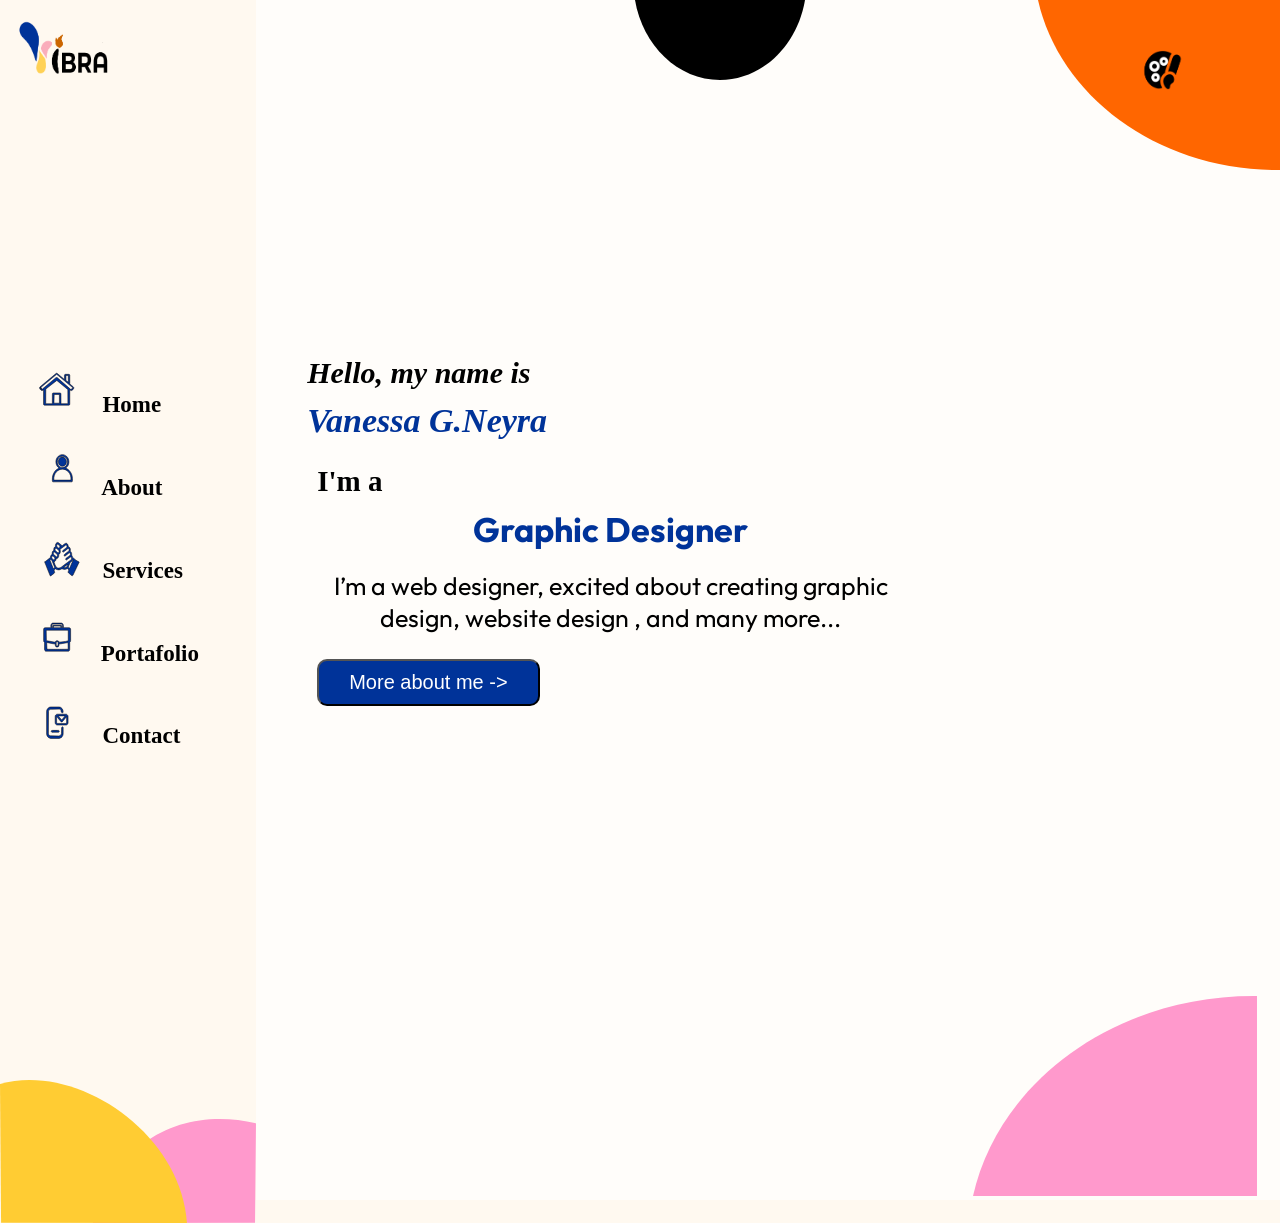
==== index.html @ 25ab1674 "styling the portafolio section_ not done yet" ====
<!DOCTYPE html>
<html lang="en">
<head>
    <meta charset="UTF-8">
    <meta name="viewport" content="width=device-width, initial-scale=1.0">
    <title>Document</title>
    <meta name="description" content=" hjemmesider,websites, logo, video, social media campaigner and content creator">
    <!--cormorant font-family-->
    <link href="https://fonts.googleapis.com/css2?family=Anton&family=Cormorant:ital,wght@0,300..700;1,300..700&family=Dancing+Script:wght@400..700&family=Delius&family=Fraunces:ital,opsz,wght@0,9..144,100..900;1,9..144,100..900&family=Montserrat+Alternates:ital,wght@0,100;0,200;0,300;0,400;0,500;0,600;0,700;0,800;0,900;1,100;1,200;1,300;1,400;1,500;1,600;1,700;1,800;1,900&family=Montserrat:ital,wght@0,100..900;1,100..900&family=Orbitron:wght@400..900&family=Outfit:wght@100..900&family=Playfair+Display:ital,wght@0,400..900;1,400..900&display=swap" rel="stylesheet">
    <script type="module" src="JS/module.js"></script>
   
     <link rel="stylesheet" href="CSS/style.css"> 
</head>
<body >
<header id="header"> 
    <div class="logo_section">
<img src="IMG/vibra_logo@4x.png" alt="" class="logo">
</div>

<nav class="navbar">
  
  
  <!-- Botón del menú hamburguesa -->
  <button class="burger-menu" id="burger-btn" aria-label="Abrir menú">
    <span class="bar"></span>
    <span class="bar"></span>
    <span class="bar"></span>
  </button>
  
  <!-- Enlaces de navegación -->
  <ul class="nav-links" id="nav-links">
    <li  class="li_nav"><img src="IMG/SVG/home.svg"  class="Links_icons" aria-label="home"  ><a href="#" id="home"> Home</a></li>
    <li class="li_nav" ><img src="IMG/SVG/about_me.svg"  class="Links_icons" aria-label="about_me"  ><a href="#" id="about"> About</a></li>
    <li class="li_nav" ><img src="IMG/SVG/services.svg"  class="Links_icons" aria-label="services"  ><a href="#" id="services">   Services</a></li>
    <li  class="li_nav" ><img src="IMG/SVG/portafolio.svg"  class="Links_icons" aria-label="portafolio"  > <a href="#" id="portafolio">  Portafolio</a></li>
    <li class="li_nav" ><img src="IMG/SVG/contact.svg"  class="Links_icons" aria-label="contact us"  ><a href="#" id="contact">  Contact</a></li>
  </ul>   
</nav>

     <!-- pynt_forms-->
 <img src="IMG/SVG/forms/yellow_pink_intersection_image.svg" alt="Pynt forms" id="yellow_pink_form">

</header>



<!--   here you have the other section, apart from header-->


<div id="container">
    <img src="IMG/SVG/forms/half_black_circle.svg" alt="black circle form" class="black_circle">
     <img src="IMG/SVG/forms/orange_circle.svg" alt="orange circle form" class="orange_circle">
      <img src="IMG/SVG/forms/pink_circle.svg" alt="pink circle form" class="pink_circle">


    <section id="container_color">
        <img src="IMG/Artboard 1@4x.png" alt="" class="logo_color">
    </section>

    <section class="indhold"> </section>

    <!-- Sections for the mobile version, which will have display none for the desktop version only-->

   <button id="scrollBtn" class="scroll-btn">
  <img src="IMG/SVG/scrollUPandDownICON.svg" alt="SCROLL BOTTON" id="scrollIcon">
  
</button>



    
     <section id="services">
         <h2> <b> Services </b></p> </h2>
                  <ul id="listServices">
                    <li><b>Web Design</b></li>
                    <li><b>Brand Identitet</b></li>
                     <li><b>E-mail Prototyping</b></li>
                     <li><b>Social Media Content</b></li>
                  </ul>

     </section>




     <section id="portafolio">
       
        <h2 class="text_ontop_carousel"> Portafolio </h2>
        <div class="galery1 ">
            
            <div class="contenedor_image">
                 <div class="text_in_carouselsection">   
                 <h4 class="text_card_carousel"> <a href="#">beskrivelse  </a></h4>
                 </div> 
                <img src="IMG/garn_craft.png" alt="" class="card">
             </div>



             <div class="contenedor_image">
                 <div class="text_in_carouselsection">   
                 <h4 class="text_card_carousel"> <a href="#">beskrivelse  </a></h4> </div> 
               
                <img src="IMG/GLS.png" alt="" class="card">
             </div>



             <div class="contenedor_image">
                 <div class="text_in_carouselsection">   
                 <h4 class="text_card_carousel"> <a href="#">beskrivelse  </a></h4> </div> 
               <img src="IMG/NOVA.png" alt="" class="card">
            </div>


             <div class="contenedor_image">
                 <div class="text_in_carouselsection">   
                 <h4 class="text_card_carousel"> <a href="#">beskrivelse  </a></h4> </div> 
                <img src="IMG/Lady_Balance.png" alt="" class="card">
             </div>


             
           
        </div> 


    </section>
    
    
    
    
    
    
        <section id="contact" ></section>
</div>



</body>

</html>
---- CSS/style.css ----
@charset "UTF-8";
* {
  box-sizing: border-box;
  margin: 0;
  padding: 0;
}

body {
  background-color: #FFF9F0;
  display: grid;
  grid-template-columns: 1fr;
  grid-template-rows: 1fr;
  grid-template-areas: "header" "content";
  scroll-behavior: smooth;
}
body header {
  grid-area: header;
  width: 100%;
}
body header .logo_section {
  margin-top: 15px;
  margin-left: 15px;
}
body header .logo_section .logo {
  position: fixed;
  width: auto;
  height: 50px;
}
body header .navbar {
  min-height: 85px;
}
body header .navbar .nav-links {
  display: flex;
  flex-direction: column;
  margin-left: 20px;
  align-content: center;
  justify-items: space-around;
}
body header .navbar .nav-links .li_nav {
  list-style: none;
}
body header .navbar .nav-links .li_nav a {
  color: black;
  text-decoration: none;
  font-family: "Cormorant-Infant";
  font-size: 23px;
  font-weight: 600;
}
body header .navbar .nav-links .li_nav .Links_icons {
  width: auto;
  height: 50px;
  margin-top: 15%;
  margin-right: 10px;
}
body header .navbar .burger-menu {
  display: none;
  flex-direction: column;
  gap: 5px;
  background: none;
  border: none;
  cursor: pointer;
  padding-right: 10px;
  padding-top: 2.5%;
}
body header .navbar .burger-menu .bar {
  width: 25px;
  height: 3px;
  background-color: rgb(65, 65, 68);
  transition: all 0.3s ease;
}
body #container {
  background-color: #FFFDFA;
  grid-area: content;
  position: relative;
  /*-----------------------*/
}
body #container .scroll-btn {
  position: fixed;
  bottom: 20px;
  right: 20px;
  z-index: 1000; /* Asegura que esté por encima de otros elementos */
  width: 80px;
  height: 80px;
  border-radius: 50%;
  padding: 8px;
  background-color: #003399;
  border: none;
  cursor: pointer;
  font-size: 24px;
  display: flex;
  align-items: center;
  justify-content: center;
  transition: background 0.3s, transform 0.2s;
  /*  para que el SVG gire suavemente */
}
body #container .scroll-btn #scrollIcon {
  transition: transform 0.3s ease;
  width: 100%; /* O el tamaño que prefieras para tu SVG */
  height: 100%;
}
body #container .scroll-btn:hover {
  background-color: #0a0a0a;
}
body #container {
  /*-------------------------*/
}
body #container .black_circle {
  width: auto;
  height: 30px;
  position: absolute;
  left: 37%;
}
body #container .orange_circle {
  width: auto;
  height: 75px;
  position: absolute;
  right: 0%;
}
body #container #container_color {
  position: relative; /* Contenedor de referencia para la lista absoluta */
  display: block; /* Asegura que tome el flujo correcto en tu layout */
}
body #container #container_color .logo_color {
  width: auto;
  height: 40px;
  margin-left: 80%;
  margin-top: 50px;
  cursor: pointer;
  display: block; /* Evita espacios extra debajo de las imágenes */
}
body #container #container_color .color-menu-list {
  display: none; /* Oculto por defecto */
  position: absolute;
  top: 65px; /* Ajusta la altura relativa sumando margin-top + alto de la imagen */
  left: 85%; /* Se alinea horizontalmente con el inicio de la imagen */
  list-style: none;
  padding: 6px;
  margin: 0;
  flex-direction: column;
  gap: 8px;
  z-index: 1000; /* Se posiciona por encima del resto del contenido */
}
body #container #container_color .color-menu-list.active {
  display: flex;
}
body #container #container_color .color-btn {
  width: 22px;
  height: 22px;
  border-radius: 50%;
  border: 1px solid #ccc;
  cursor: pointer;
  transition: transform 0.2s ease;
}
body #container #container_color .color-btn:hover {
  transform: scale(1.15);
}
body #container .indhold {
  display: flex;
  flex-direction: column;
}
body #container .indhold .text2 .title {
  justify-self: flex-start;
  margin-left: 5%;
}
body #container .indhold .text2 .description {
  font-size: 18px;
  font-family: "outfit";
  text-align: center;
  margin-left: 5%;
  margin-right: 5%;
}
body #container .indhold .text {
  margin-left: 5%;
  margin-top: 4%;
  font-family: "outfit";
}
body #container .indhold .text .hello, body #container .indhold .text .name {
  font-family: "Cormorant-Upright";
  font-style: italic;
  font-size: 27px;
  margin-bottom: 10px;
}
body #container .indhold .text .name, body #container .indhold .text .uddannelse {
  color: #003399;
}
body #container .indhold .text .introduction {
  margin-top: 25px;
  font-weight: 500;
  font-size: 22px;
  font-family: "Cormorant-Upright";
  margin-left: 10px;
}
body #container .indhold .text .description {
  font-size: 20px;
  text-align: center;
  font-family: "outfit";
}
body #container .indhold .text .uddannelse {
  font-size: 32px;
  font-style: normal;
  margin-bottom: 19px;
  text-align: center;
}
body #container .indhold .text .bttn-about {
  background-color: #003399;
  color: white;
  text-align: center;
  padding: 10px 30px 10px 30px;
  border-radius: 10px;
  font-size: 20px;
  margin-top: 15px;
  margin-left: 10px;
  margin-right: 10px;
}
body #container .indhold .profile_picture #profile_photo {
  width: auto;
  height: 280px;
  margin-top: 20px;
}

/*-------------------------------------------------------- media Queries  mobile layout ----------------------------- */
@media (max-width: 1023px) {
  body header .burger-menu {
    display: flex !important;
    justify-self: end;
    position: fixed;
    margin: 10PX;
    top: 15px;
    right: 15px;
    z-index: 1000; /* Aseguramos que se mantenga en la capa superior */
    margin: 0;
  }
  body header #yellow_pink_form {
    display: none;
  }
  body header .nav-links {
    display: none !important; /* Ocultamos la lista nativa de escritorio */
  }
  /* REGLA CRÍTICA: Declarar de forma externa para romper problemas de especificidad */
  #dynamic-burger-menu {
    display: flex !important;
    flex-direction: column;
    list-style: none;
    gap: 1.5rem;
    position: fixed !important;
    top: 55px; /* Colocado estratégicamente debajo del botón burger */
    right: 15px;
    z-index: 999; /* Justo debajo del botón en el eje Z */
    background-color: #FFF9F0 !important; /* Fondo blanco para ver el contenido claramente */
    padding: 20px;
    border-radius: 8px;
    box-shadow: 0px 8px 16px rgba(0, 0, 0, 0.3);
    min-width: 150px;
  }
  #dynamic-burger-menu li {
    display: block;
    width: 100%;
  }
  #dynamic-burger-menu a {
    color: #0a0a0a !important; /* Forzamos el color rojo oscuro de tus enlaces */
    text-decoration: none;
    font-weight: bold;
    display: block;
  }
  #container #services {
    margin-left: 5%;
    margin-bottom: 25px;
  }
  #container #services #listServices {
    margin-top: 5px;
    margin-left: 5%;
  }
  #container #portafolio .text_ontop_carousel {
    margin-left: 5%;
    margin-top: 15px;
  }
  #container #portafolio .galery1 {
    display: flex;
    flex-direction: row;
    justify-items: center;
    justify-content: space-around;
    align-items: center;
    flex-wrap: wrap;
  }
  #container #portafolio .galery1 .contenedor_image {
    margin-bottom: 15px;
    margin-top: 5px;
  }
  #container #portafolio .galery1 .contenedor_image .card {
    width: auto;
    height: 200px;
  }
  #container .pink_circle {
    display: none;
  }
  #container {
    margin-top: 15px;
  }
  #container .profile_picture {
    text-align: center;
  }
  #container .text2 {
    display: block;
    text-align: center;
  }
  #container .text2 .bttn-about {
    background-color: #003399;
    color: white;
    text-align: center;
    padding: 10px 30px 10px 30px;
    border-radius: 10px;
    font-size: 20px;
    margin-top: 15px;
    margin-bottom: 30px;
  }
}
/*--------------------------------------------media queries  desktop layout--------------------------------*/
@media (min-width: 1024px) {
  body {
    grid-template-columns: 1fr 4fr;
    grid-template-rows: 1200px;
    grid-template-areas: "header content";
  }
  body header {
    position: relative;
  }
  body header .nav-links {
    display: flex !important;
    position: fixed;
    padding-top: 25%;
  }
  body header .nav-links a {
    font-size: 30px;
  }
  body header #dynamic-burger-menu {
    display: none !important; /* Destruye visibilidad si pasamos a escritorio */
  }
  body header .logo_section {
    margin-top: 15px;
    margin-left: 17px;
  }
  body header .logo_section .logo {
    width: auto;
    height: 70px;
  }
  body header #yellow_pink_form {
    position: absolute;
    top: 90%;
  }
  body #container {
    position: relative;
    height: 100%;
  }
  body #container #services, body #container #portafolio {
    display: none;
  }
  body #container { /* hidding the sections, which should only be visible in the mobile layout */ }
  body #container .scroll-btn {
    display: none;
  }
  body #container #container_color .logo_color {
    margin-left: 85%;
    margin-top: 50px;
  }
  body #container .indhold {
    display: flex;
    flex-direction: row;
    flex-wrap: nowrap;
    justify-items: center;
    align-content: center;
    min-height: auto;
    margin-top: 18%;
  }
  body #container .indhold .text {
    margin-left: 5%;
    margin-top: 8%;
    font-family: "outfit";
  }
  body #container .indhold .text .hello, body #container .indhold .text .name {
    font-size: 30px;
    margin-bottom: 12px;
  }
  body #container .indhold .text .name, body #container .indhold .text .uddannelse {
    color: #003399;
    font-size: 34px;
  }
  body #container .indhold .text .introduction {
    margin-top: 25px;
    font-weight: 500;
    font-size: 29px;
    font-family: "Cormorant-Upright";
    margin-left: 10px;
    margin-bottom: 10px;
  }
  body #container .indhold .text .description {
    font-size: 25px;
    text-align: center;
    font-family: "outfit";
    margin-bottom: 10px;
  }
  body #container .indhold .text .uddannelse {
    font-size: 34px;
    font-style: normal;
    margin-bottom: 19px;
    text-align: center;
  }
  body #container .indhold .text .bttn-about {
    background-color: #003399;
    color: white;
    text-align: center;
    padding: 10px 30px 10px 30px;
    border-radius: 10px;
    font-size: 20px;
    margin-top: 15px;
    margin-left: 10px;
    margin-right: 10px;
  }
  body #container .indhold .profile_picture {
    flex-basis: 60%;
  }
  body #container .indhold .profile_picture #profile_photo {
    width: auto;
    height: 500px;
    margin-top: 40px;
    margin-left: 25px;
    margin-right: 18px;
  }
  body #container .black_circle {
    width: auto;
    height: 80px;
  }
  body #container .orange_circle {
    width: auto;
    height: 170px;
  }
  body #container .pink_circle {
    position: absolute;
    top: 83%;
    left: 70%;
    width: auto;
    height: 200px;
  }
}/*# sourceMappingURL=style.css.map */
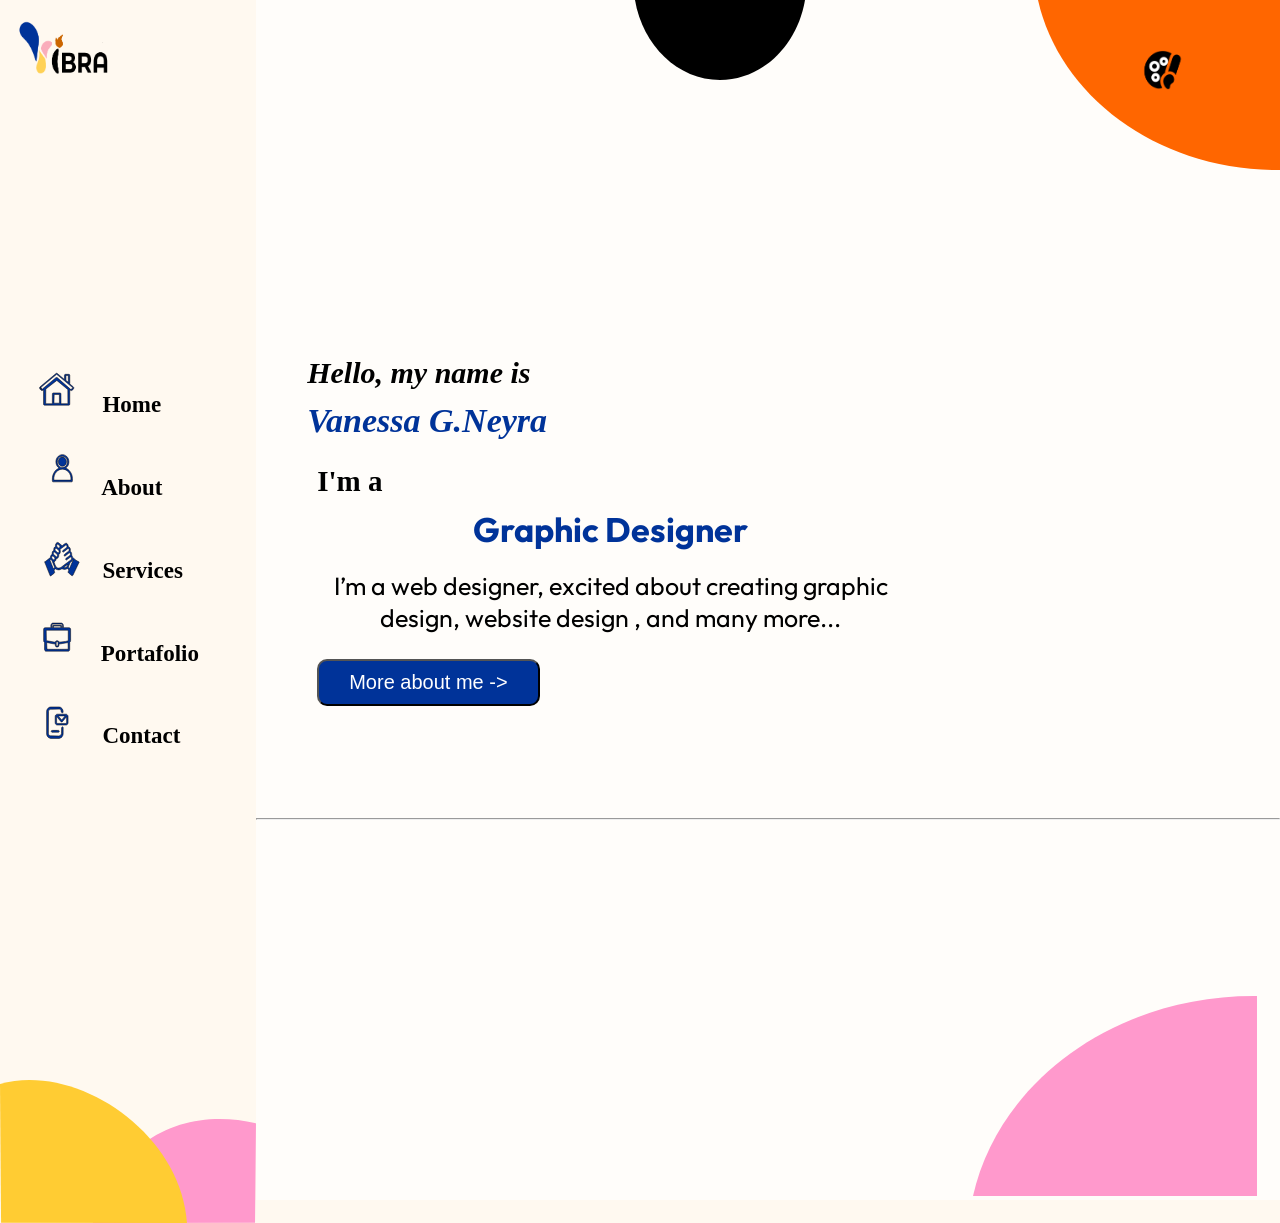
==== commit 91142ca1: "writing the descriptions for the cases" ====
--- a/index.html
+++ b/index.html
@@ -59,7 +59,7 @@
 
     <section class="indhold"> </section>
 
-    <!-- Sections for the mobile version, which will have display none for the desktop version only-->
+    <!-- Sections for the mobile version, which will have display none for the desktop version.this means >= 1024px -->
 
    <button id="scrollBtn" class="scroll-btn">
   <img src="IMG/SVG/scrollUPandDownICON.svg" alt="SCROLL BOTTON" id="scrollIcon">
@@ -70,17 +70,18 @@
 
     
      <section id="services">
+        <img src="IMG/SVG/forms/yellow_circle.svg" alt="decorative form" id="yellow_figure">
          <h2> <b> Services </b></p> </h2>
                   <ul id="listServices">
-                    <li><b>Web Design</b></li>
-                    <li><b>Brand Identitet</b></li>
-                     <li><b>E-mail Prototyping</b></li>
-                     <li><b>Social Media Content</b></li>
+                    <li class="li_indhold"><b>Web Design</b></li>
+                    <li class="li_indhold"><b>Brand Identitet</b></li>
+                     <li class="li_indhold"><b>E-mail Prototyping</b></li>
+                     <li class="li_indhold"><b>Social Media Content</b></li>
                   </ul>
 
      </section>
 
-
+<hr id="dividingLine">
 
 
      <section id="portafolio">
@@ -90,33 +91,45 @@
             
             <div class="contenedor_image">
                  <div class="text_in_carouselsection">   
-                 <h4 class="text_card_carousel"> <a href="#">beskrivelse  </a></h4>
+                 <h4 class="text_card_carousel"> <a href="#">Garn & Craft </a></h4>
                  </div> 
                 <img src="IMG/garn_craft.png" alt="" class="card">
+
+                <p> The goal was to create and develop a platform that is aimed at both 
+users with a focus on products, but also at users who are looking for community. The design
+had to be accessible to current users, but also accommodate new target groups
+Through a simple and updated design, as well as visually easy navigation to find 
+Yarn, Patterns, Workshops, events, etc. with just a few clicks, as needed.
+                </p>
              </div>
 
 
 
              <div class="contenedor_image">
                  <div class="text_in_carouselsection">   
-                 <h4 class="text_card_carousel"> <a href="#">beskrivelse  </a></h4> </div> 
+                 <h4 class="text_card_carousel"> <a href="#">GLS playbook  </a></h4> </div> 
                
                 <img src="IMG/GLS.png" alt="" class="card">
+                <p>
+                    Our task was to develop an easy-to-understand and useful AI handbook targeted at employees in GLS Denmark. The purpose was to clarify when it is relevant to use Finn (a closed chatbox) and which tasks the system is suitable for.
+                </p>
              </div>
 
 
 
              <div class="contenedor_image">
                  <div class="text_in_carouselsection">   
-                 <h4 class="text_card_carousel"> <a href="#">beskrivelse  </a></h4> </div> 
+                 <h4 class="text_card_carousel"> <a href="#">NOVA  </a></h4> </div> 
                <img src="IMG/NOVA.png" alt="" class="card">
+               <p>Our focus was on creating a strong brand identity for a start-up multimedia design company, "NOVA", by investigating how it could position itself in the Danish market as a strategic company that delivers high quality at an affordable price, reflecting the businesses vision and values.</p>
             </div>
 
 
              <div class="contenedor_image">
                  <div class="text_in_carouselsection">   
-                 <h4 class="text_card_carousel"> <a href="#">beskrivelse  </a></h4> </div> 
+                 <h4 class="text_card_carousel"> <a href="#">Lady Balance </a></h4> </div> 
                 <img src="IMG/Lady_Balance.png" alt="" class="card">
+                <p> The purpose of the project was to develop a digital solution that strengthens the company's position among young women aged 25-35 and communicate the brand more by using visually beautiful and realistic images, together with a modern and warm color palette, so that it hits the target group of young women. </p>
              </div>
 
 
@@ -132,7 +145,8 @@
     
     
     
-        <section id="contact" ></section>
+        
+    
 </div>
 
 
--- a/CSS/style.css
+++ b/CSS/style.css
@@ -264,10 +264,25 @@
   }
   #container #services {
     margin-left: 5%;
-    margin-bottom: 25px;
+    margin-bottom: 20px;
+    position: relative;
+    margin-top: 15px;
+  }
+  #container #services #yellow_figure {
+    position: absolute;
+    width: auto;
+    height: 30px;
+    right: 5%;
   }
   #container #services #listServices {
-    margin-top: 5px;
+    margin-top: 20px;
+    margin-left: 5%;
+  }
+  #container #services #listServices .li_indhold {
+    margin-bottom: 10px;
+  }
+  #container #dividingLine {
+    margin-left: 5%;
     margin-left: 5%;
   }
   #container #portafolio .text_ontop_carousel {
@@ -285,6 +300,8 @@
   #container #portafolio .galery1 .contenedor_image {
     margin-bottom: 15px;
     margin-top: 5px;
+    margin-left: 5%;
+    margin-right: 5%;
   }
   #container #portafolio .galery1 .contenedor_image .card {
     width: auto;
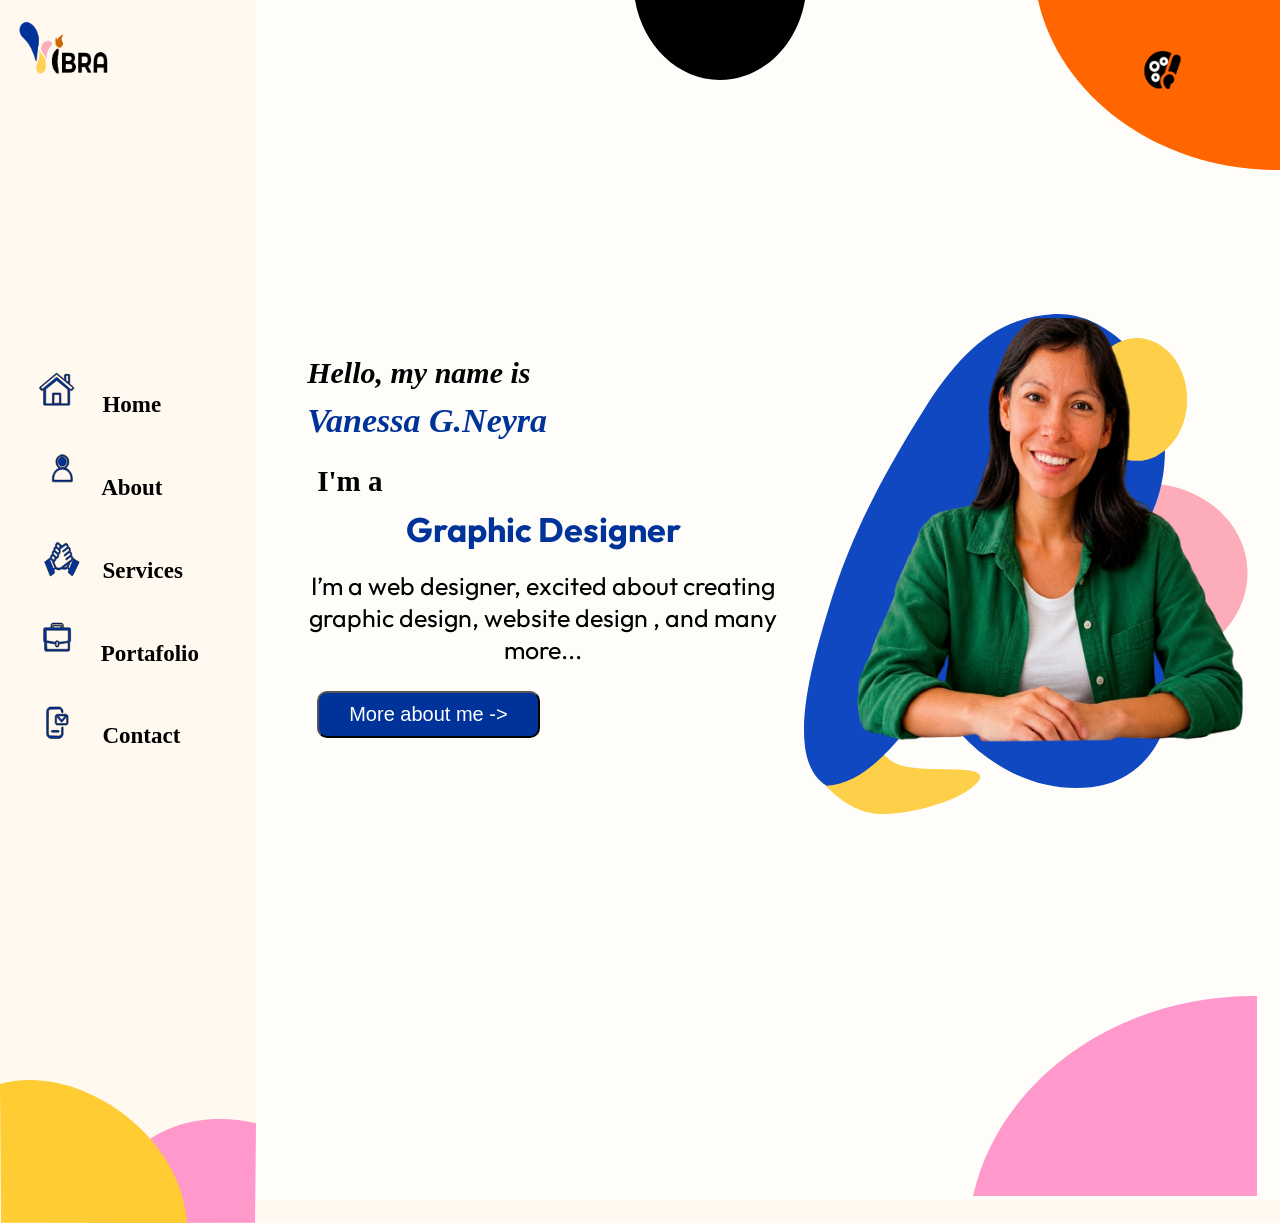
==== commit 57462636: "I finished the sections for the mobile version_ styling missing" ====
--- a/index.html
+++ b/index.html
@@ -51,6 +51,7 @@
     <img src="IMG/SVG/forms/half_black_circle.svg" alt="black circle form" class="black_circle">
      <img src="IMG/SVG/forms/orange_circle.svg" alt="orange circle form" class="orange_circle">
       <img src="IMG/SVG/forms/pink_circle.svg" alt="pink circle form" class="pink_circle">
+      <img src="IMG/SVG/forms/yellow_pink_intersection_image.svg"  class="pink_yellow">
 
 
     <section id="container_color">
@@ -71,7 +72,7 @@
     
      <section id="services">
         <img src="IMG/SVG/forms/yellow_circle.svg" alt="decorative form" id="yellow_figure">
-         <h2> <b> Services </b></p> </h2>
+         <h2> Services  </h2>
                   <ul id="listServices">
                     <li class="li_indhold"><b>Web Design</b></li>
                     <li class="li_indhold"><b>Brand Identitet</b></li>
@@ -81,7 +82,7 @@
 
      </section>
 
-<hr id="dividingLine">
+    <hr id="dividingLine">
 
 
      <section id="portafolio">
@@ -140,7 +141,85 @@
 
     </section>
     
-    
+    <footer id="contact">
+        <div class="footer-header">
+            <h2>Contact me</h2>
+            <img src="IMG/vibra_logo@4x.png" class="logo_footer">     
+        </div>
+        <!-- form card-->
+
+        <div class="contact-card">
+                      <p class="card-title">Send us an E-mail</p>
+            
+                     <form action="#" method="POST">
+                             <div class="form-group">
+                                    <label for="names">Names:</label>
+                                     <input type="text" id="names" name="names">
+                            </div>
+                
+                            <div class="form-group">
+                                     <label for="telephone">Telephone n:</label>
+                                     <input type="tel" id="telephone" name="telephone">
+                             </div>
+
+                
+                            <div class="form-group">
+                                         <label for="email">E-mail:</label>
+                                        <input type="email" id="email" name="email">
+                             </div>
+                
+                            <div class="form-group-textarea">
+                                            <label for="message">Message(Opt.) :</label>
+                                             <textarea id="message" name="message"></textarea>
+                             </div>
+                
+                             <div class="btn-container">
+                                         <button type="submit" class="btn-send">Send</button>
+                             </div>
+                    </form>
+      </div>
+
+
+          <!-- Info about me -->
+      <div class="contact-info-grid">
+            <div class="info-item">
+                <img src="IMG/ikons/telefon_ikon.png" alt=" telefon icon" class="icon_footer">
+                <div class="info-text">
+                    <span class="info-label">tellephone nummer:</span>
+                    <span class="info-value">4546565</span>
+                </div>
+            </div>
+            
+            <div class="info-item">
+                 <img src="IMG/ikons/e-mail_ikon.png" alt=" e-mail icon" class="icon_footer">
+                <div class="info-text">
+                    <span class="info-label">E-mail:</span>
+                    <span class="info-value">e-mail address</span>
+                </div>
+            </div>
+            
+            <div class="info-item">
+                  <img src="IMG/ikons/website.png" alt=" website icon" class="icon_footer">
+                <div class="info-text">
+                    <span class="info-label">Website:</span>
+                    <span class="info-value">website url</span>
+                </div>
+            </div>
+            
+            <div class="info-item">
+               <img src="IMG/ikons/location.png" alt=" location icon" class="icon_footer">
+                <div class="info-text">
+                    <span class="info-label">Office:</span>
+                    <span class="info-value">address</span>
+                </div>
+            </div>
+        </div>
+
+ 
+
+
+
+    </footer>
     
     
     
--- a/CSS/style.css
+++ b/CSS/style.css
@@ -116,6 +116,10 @@
   position: absolute;
   right: 0%;
 }
+body #container .pink_yellow {
+  position: absolute;
+  top: 95%;
+}
 body #container #container_color {
   position: relative; /* Contenedor de referencia para la lista absoluta */
   display: block; /* Asegura que tome el flujo correcto en tu layout */
@@ -159,8 +163,11 @@
   flex-direction: column;
 }
 body #container .indhold .text2 .title {
+  margin-left: 5%;
+  font-family: "Georgia", serif;
+  font-size: 2.2rem;
+  font-weight: 500;
   justify-self: flex-start;
-  margin-left: 5%;
 }
 body #container .indhold .text2 .description {
   font-size: 18px;
@@ -216,6 +223,30 @@
   width: auto;
   height: 280px;
   margin-top: 20px;
+}
+body #container #contact {
+  padding: 40px 20px 60px 20px;
+  max-width: 450px;
+  margin: 0 auto;
+  box-sizing: border-box;
+  position: relative;
+  overflow: hidden;
+  /*  border:solid  2px #0a0a0a;
+    margin-left: 5%;
+    margin-right: 5%; */
+}
+body #container #contact .footer-header {
+  display: flex;
+  justify-content: space-between;
+  align-items: center;
+  margin-bottom: 25px;
+}
+body #container #contact .footer-header h2 {
+  margin-left: 5%;
+  font-family: "Georgia", serif;
+  font-size: 2.2rem;
+  font-weight: 500;
+  justify-self: flex-start;
 }
 
 /*-------------------------------------------------------- media Queries  mobile layout ----------------------------- */
@@ -268,6 +299,13 @@
     position: relative;
     margin-top: 15px;
   }
+  #container #services h2 {
+    margin-left: 5%;
+    font-family: "Georgia", serif;
+    font-size: 2.2rem;
+    font-weight: 500;
+    justify-self: flex-start;
+  }
   #container #services #yellow_figure {
     position: absolute;
     width: auto;
@@ -275,6 +313,11 @@
     right: 5%;
   }
   #container #services #listServices {
+    font-size: 18px;
+    font-family: "outfit";
+    margin-left: 5%;
+    margin-right: 5%;
+    font-weight: lighter;
     margin-top: 20px;
     margin-left: 5%;
   }
@@ -286,14 +329,18 @@
     margin-left: 5%;
   }
   #container #portafolio .text_ontop_carousel {
-    margin-left: 5%;
     margin-top: 15px;
+    margin-left: 5%;
+    font-family: "Georgia", serif;
+    font-size: 2.2rem;
+    font-weight: 500;
+    justify-self: flex-start;
   }
   #container #portafolio .galery1 {
     display: flex;
     flex-direction: row;
     justify-items: center;
-    justify-content: space-around;
+    justify-items: space-evenly;
     align-items: center;
     flex-wrap: wrap;
   }
@@ -303,9 +350,137 @@
     margin-left: 5%;
     margin-right: 5%;
   }
+  #container #portafolio .galery1 .contenedor_image .p {
+    margin-top: 5px;
+    font-size: 18px;
+    font-family: "outfit";
+    margin-left: 5%;
+    margin-right: 5%;
+    font-weight: lighter;
+  }
   #container #portafolio .galery1 .contenedor_image .card {
     width: auto;
     height: 200px;
+    justify-self: center;
+    margin-left: 5vw;
+  }
+  #container #contact .contact-card {
+    background-color: rgba(255, 192, 203, 0.5);
+    border-radius: 24px;
+    padding: 30px 24px;
+    margin-bottom: 35px;
+  }
+  #container #contact .contact-card form .btn-container {
+    display: flex;
+    justify-content: center;
+  }
+  #container #contact .contact-card form .btn-container .btn-send {
+    background-color: #003399;
+    color: white;
+    border: none;
+    border-radius: 25px;
+    padding: 12px 50px;
+    font-family: "Georgia", serif;
+    font-size: 1.3rem;
+    cursor: pointer;
+    width: 60%;
+    transition: background-color 0.2s, transform 0.1s;
+  }
+  #container #contact .contact-card form .btn-container .btn-send:hover {
+    background-color: #0b3fa3;
+  }
+  #container #contact .contact-card form .btn-container .btn-send:active {
+    transform: scale(0.98);
+  }
+  #container #contact .contact-card form .form-group-textarea {
+    display: flex;
+    flex-direction: column;
+    margin-bottom: 25px;
+  }
+  #container #contact .contact-card form .form-group-textarea label {
+    margin-bottom: 10px;
+    font-size: 0.95rem;
+  }
+  #container #contact .contact-card form .form-group-textarea textarea {
+    width: 100%;
+    background-color: whitesmoke;
+    border: none;
+    border-radius: 16px;
+    padding: 15px;
+    box-sizing: border-box;
+    resize: none;
+    min-height: 100px;
+    font-family: inherit;
+    font-size: 1rem;
+    outline: none;
+  }
+  #container #contact .contact-card form .form-group {
+    display: flex;
+    align-items: center;
+    margin-bottom: 18px;
+  }
+  #container #contact .contact-card form .form-group label {
+    width: 35%;
+    font-size: 0.95rem;
+  }
+  #container #contact .contact-card form .form-group input {
+    width: 65%;
+    background-color: var(--input-bg);
+    border: none;
+    border-radius: 12px;
+    padding: 10px 15px;
+    box-sizing: border-box;
+    font-size: 1rem;
+    outline: none;
+  }
+  #container #contact .contact-card .card-title {
+    text-align: center;
+    font-family: "Georgia", serif;
+    font-style: italic;
+    font-size: 1.3rem;
+    margin-top: 0;
+    margin-bottom: 25px;
+  }
+  #container #contact .footer-header .logo_footer {
+    width: auto;
+    height: 60px;
+  }
+  #container #contact .contact-info-grid .info-item .icon_footer {
+    width: auto;
+    height: 30px;
+  }
+  #container #contact .contact-info-grid {
+    display: grid;
+    grid-template-columns: 1fr 1fr;
+    gap: 25px 20px;
+    margin-bottom: 40px;
+    padding-left: 5px;
+  }
+  #container #contact .contact-info-grid .info-item {
+    display: flex;
+    align-items: flex-start;
+  }
+  #container #contact .contact-info-grid .info-item .icon_footer {
+    width: 16px;
+    height: 16px;
+    background-color: #d1d1d1;
+    margin-right: 10px;
+    margin-top: 3px;
+    flex-shrink: 0;
+  }
+  #container #contact .contact-info-grid .info-item .info-text {
+    display: flex;
+    flex-direction: column;
+    font-size: 0.9rem;
+    line-height: 1.3;
+  }
+  #container #contact .contact-info-grid .info-item .info-text .info-label {
+    font-weight: 500;
+    margin-bottom: 2px;
+  }
+  #container #contact .contact-info-grid .info-item .info-text .info-value {
+    color: #555555;
+    word-break: break-all;
   }
   #container .pink_circle {
     display: none;
@@ -368,7 +543,7 @@
     position: relative;
     height: 100%;
   }
-  body #container #services, body #container #portafolio {
+  body #container #services, body #container #portafolio, body #container #dividingLine, body #container #contact, body #container .pink_yellow {
     display: none;
   }
   body #container { /* hidding the sections, which should only be visible in the mobile layout */ }
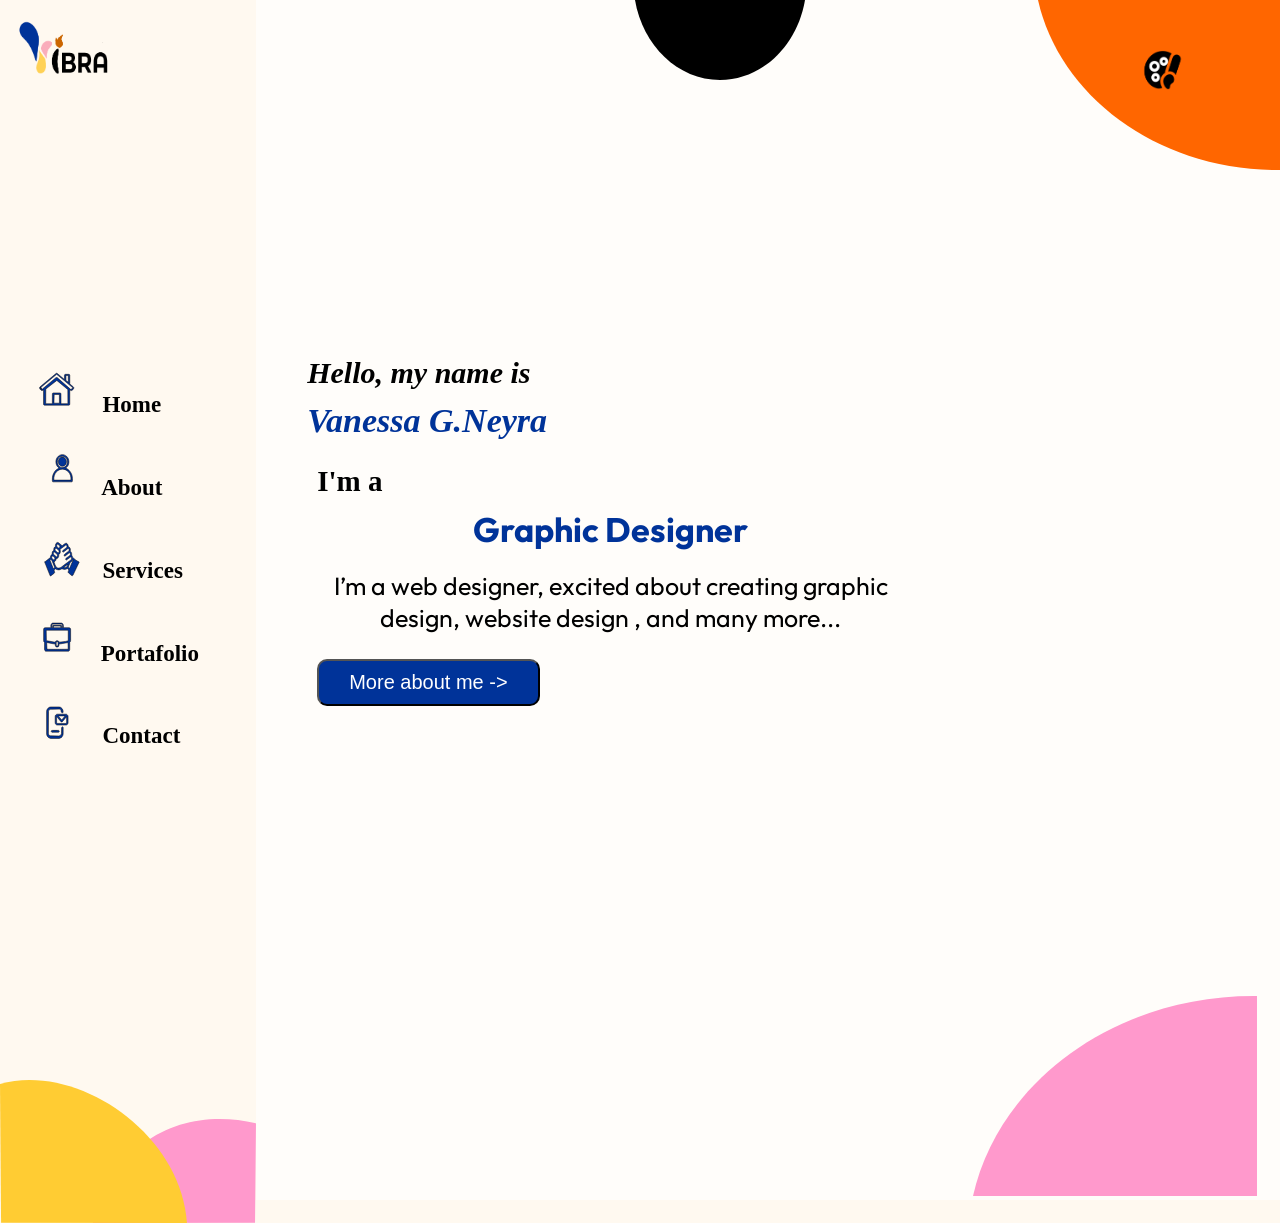
==== commit bf2134a9: "adding decoration elements in the mobile version" ====
--- a/index.html
+++ b/index.html
@@ -30,10 +30,10 @@
   <!-- Enlaces de navegación -->
   <ul class="nav-links" id="nav-links">
     <li  class="li_nav"><img src="IMG/SVG/home.svg"  class="Links_icons" aria-label="home"  ><a href="#" id="home"> Home</a></li>
-    <li class="li_nav" ><img src="IMG/SVG/about_me.svg"  class="Links_icons" aria-label="about_me"  ><a href="#" id="about"> About</a></li>
-    <li class="li_nav" ><img src="IMG/SVG/services.svg"  class="Links_icons" aria-label="services"  ><a href="#" id="services">   Services</a></li>
-    <li  class="li_nav" ><img src="IMG/SVG/portafolio.svg"  class="Links_icons" aria-label="portafolio"  > <a href="#" id="portafolio">  Portafolio</a></li>
-    <li class="li_nav" ><img src="IMG/SVG/contact.svg"  class="Links_icons" aria-label="contact us"  ><a href="#" id="contact">  Contact</a></li>
+    <li class="li_nav" ><img src="IMG/SVG/about_me.svg"  class="Links_icons" aria-label="about_me"  ><a href="#about" id="about"> About</a></li>
+    <li class="li_nav" ><img src="IMG/SVG/services.svg"  class="Links_icons" aria-label="services"  ><a href="#services" id="services">   Services</a></li>
+    <li  class="li_nav" ><img src="IMG/SVG/portafolio.svg"  class="Links_icons" aria-label="portafolio"  > <a href="#portafolio" id="portafolio">  Portafolio</a></li>
+    <li class="li_nav" ><img src="IMG/SVG/contact.svg"  class="Links_icons" aria-label="contact us"  ><a href="#contact" id="contact">  Contact</a></li>
   </ul>   
 </nav>
 
@@ -51,7 +51,7 @@
     <img src="IMG/SVG/forms/half_black_circle.svg" alt="black circle form" class="black_circle">
      <img src="IMG/SVG/forms/orange_circle.svg" alt="orange circle form" class="orange_circle">
       <img src="IMG/SVG/forms/pink_circle.svg" alt="pink circle form" class="pink_circle">
-      <img src="IMG/SVG/forms/yellow_pink_intersection_image.svg"  class="pink_yellow">
+      
 
 
     <section id="container_color">
@@ -216,12 +216,16 @@
         </div>
 
  
-
-
-
+  
+
+
+    
+    
     </footer>
     
-    
+  <section class="decoration">
+    <img src="IMG/SVG/forms/yellow_pink_intersection_image.svg"  class="pink_yellow">
+  </section>  
     
     
         
--- a/CSS/style.css
+++ b/CSS/style.css
@@ -116,9 +116,9 @@
   position: absolute;
   right: 0%;
 }
-body #container .pink_yellow {
-  position: absolute;
-  top: 95%;
+body #container .decoration {
+  position: 90%;
+  overflow-x: hidden;
 }
 body #container #container_color {
   position: relative; /* Contenedor de referencia para la lista absoluta */
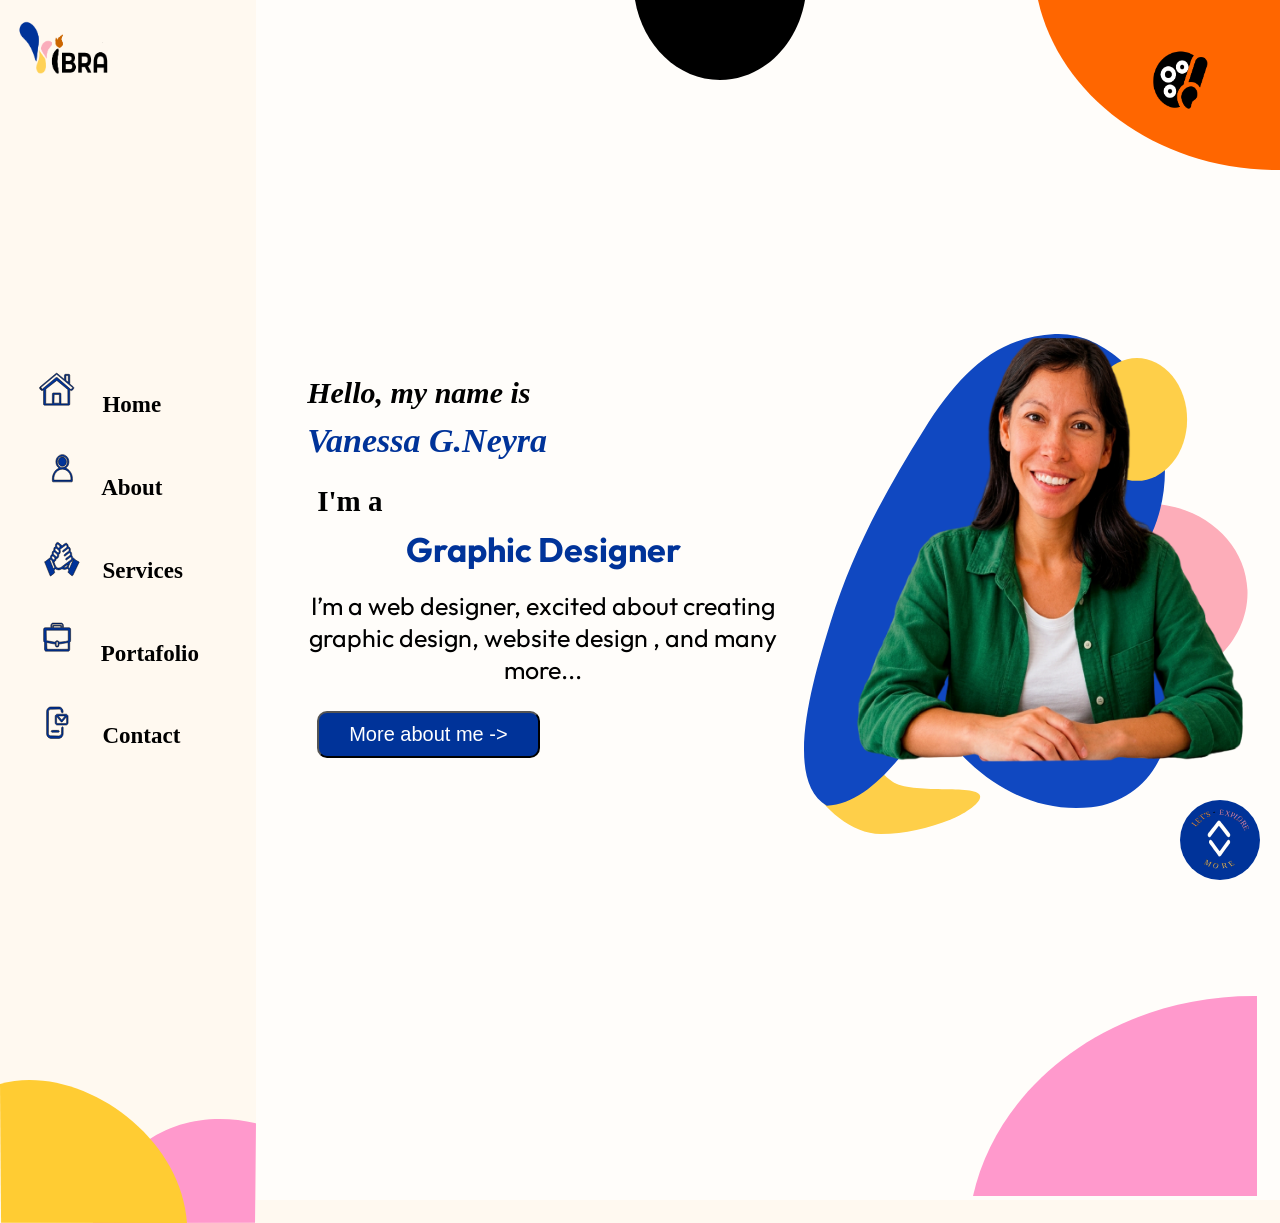
==== commit 9e9c59fa: "service_section done. missing styling" ====
--- a/index.html
+++ b/index.html
@@ -87,7 +87,7 @@
 
      <section id="portafolio">
        
-        <h2 class="text_ontop_carousel"> Portafolio </h2>
+        <h2 class="text_ontop_carousel"> portfolio </h2>
         <div class="galery1 ">
             
             <div class="contenedor_image">
--- a/CSS/style.css
+++ b/CSS/style.css
@@ -12,6 +12,7 @@
   grid-template-rows: 1fr;
   grid-template-areas: "header" "content";
   scroll-behavior: smooth;
+  width: 100%;
 }
 body header {
   grid-area: header;
@@ -72,6 +73,46 @@
   background-color: #FFFDFA;
   grid-area: content;
   position: relative;
+  width: 100%;
+}
+body #container .services-section {
+  max-width: 1200px;
+  margin: 0 auto;
+}
+body #container .services-section .services-title {
+  font-family: "Playfair Display", serif;
+  font-style: italic;
+  font-size: 2.2rem;
+  font-weight: 600;
+  color: #000000;
+  display: inline-block;
+  position: relative;
+  margin-bottom: 50px;
+}
+body #container .services-section .services-container {
+  display: flex;
+  flex-direction: row;
+  flex-wrap: wrap;
+  justify-content: center;
+  align-items: center;
+}
+body #container .services-section .services-container .service-card img {
+  width: 300px;
+}
+body #container .services-section .services-container .service-card {
+  background-color: rgba(255, 192, 203, 0.5); /* Tono crema claro de fondo */
+  padding: 45px 25px;
+  border-radius: 16px; /* Esquinas suavizadas */
+  text-align: center;
+  display: flex;
+  flex-direction: column;
+  align-items: center;
+  box-shadow: 0 4px 15px rgba(0, 0, 0, 0.01); /* Sombra muy sutil */
+  margin-bottom: 20px;
+  margin-right: 5%;
+  margin-left: 5%;
+}
+body #container {
   /*-----------------------*/
 }
 body #container .scroll-btn {
@@ -105,14 +146,16 @@
   /*-------------------------*/
 }
 body #container .black_circle {
-  width: auto;
-  height: 30px;
+  width: 150px;
+  height: 40px;
   position: absolute;
   left: 37%;
+  right: 0.2%;
+  z-index: 2;
 }
 body #container .orange_circle {
-  width: auto;
-  height: 75px;
+  width: 200px;
+  height: 100px;
   position: absolute;
   right: 0%;
 }
@@ -127,7 +170,7 @@
 body #container #container_color .logo_color {
   width: auto;
   height: 40px;
-  margin-left: 80%;
+  margin-left: 70%;
   margin-top: 50px;
   cursor: pointer;
   display: block; /* Evita espacios extra debajo de las imágenes */
@@ -328,7 +371,7 @@
     margin-left: 5%;
     margin-left: 5%;
   }
-  #container #portafolio .text_ontop_carousel {
+  #container #portafolio .text_ontop_carousel, #container #portafolio2 .text_ontop_carousel {
     margin-top: 15px;
     margin-left: 5%;
     font-family: "Georgia", serif;
@@ -336,7 +379,7 @@
     font-weight: 500;
     justify-self: flex-start;
   }
-  #container #portafolio .galery1 {
+  #container #portafolio .galery1, #container #portafolio2 .galery1 {
     display: flex;
     flex-direction: row;
     justify-items: center;
@@ -344,13 +387,13 @@
     align-items: center;
     flex-wrap: wrap;
   }
-  #container #portafolio .galery1 .contenedor_image {
+  #container #portafolio .galery1 .contenedor_image, #container #portafolio2 .galery1 .contenedor_image {
     margin-bottom: 15px;
     margin-top: 5px;
     margin-left: 5%;
     margin-right: 5%;
   }
-  #container #portafolio .galery1 .contenedor_image .p {
+  #container #portafolio .galery1 .contenedor_image .p, #container #portafolio2 .galery1 .contenedor_image .p {
     margin-top: 5px;
     font-size: 18px;
     font-family: "outfit";
@@ -358,23 +401,23 @@
     margin-right: 5%;
     font-weight: lighter;
   }
-  #container #portafolio .galery1 .contenedor_image .card {
+  #container #portafolio .galery1 .contenedor_image .card, #container #portafolio2 .galery1 .contenedor_image .card {
     width: auto;
     height: 200px;
     justify-self: center;
     margin-left: 5vw;
   }
-  #container #contact .contact-card {
+  #container #contact .contact-card, #container #contact2 .contact-card {
     background-color: rgba(255, 192, 203, 0.5);
     border-radius: 24px;
     padding: 30px 24px;
     margin-bottom: 35px;
   }
-  #container #contact .contact-card form .btn-container {
+  #container #contact .contact-card form .btn-container, #container #contact2 .contact-card form .btn-container {
     display: flex;
     justify-content: center;
   }
-  #container #contact .contact-card form .btn-container .btn-send {
+  #container #contact .contact-card form .btn-container .btn-send, #container #contact2 .contact-card form .btn-container .btn-send {
     background-color: #003399;
     color: white;
     border: none;
@@ -386,22 +429,22 @@
     width: 60%;
     transition: background-color 0.2s, transform 0.1s;
   }
-  #container #contact .contact-card form .btn-container .btn-send:hover {
+  #container #contact .contact-card form .btn-container .btn-send:hover, #container #contact2 .contact-card form .btn-container .btn-send:hover {
     background-color: #0b3fa3;
   }
-  #container #contact .contact-card form .btn-container .btn-send:active {
+  #container #contact .contact-card form .btn-container .btn-send:active, #container #contact2 .contact-card form .btn-container .btn-send:active {
     transform: scale(0.98);
   }
-  #container #contact .contact-card form .form-group-textarea {
+  #container #contact .contact-card form .form-group-textarea, #container #contact2 .contact-card form .form-group-textarea {
     display: flex;
     flex-direction: column;
     margin-bottom: 25px;
   }
-  #container #contact .contact-card form .form-group-textarea label {
+  #container #contact .contact-card form .form-group-textarea label, #container #contact2 .contact-card form .form-group-textarea label {
     margin-bottom: 10px;
     font-size: 0.95rem;
   }
-  #container #contact .contact-card form .form-group-textarea textarea {
+  #container #contact .contact-card form .form-group-textarea textarea, #container #contact2 .contact-card form .form-group-textarea textarea {
     width: 100%;
     background-color: whitesmoke;
     border: none;
@@ -414,16 +457,16 @@
     font-size: 1rem;
     outline: none;
   }
-  #container #contact .contact-card form .form-group {
+  #container #contact .contact-card form .form-group, #container #contact2 .contact-card form .form-group {
     display: flex;
     align-items: center;
     margin-bottom: 18px;
   }
-  #container #contact .contact-card form .form-group label {
+  #container #contact .contact-card form .form-group label, #container #contact2 .contact-card form .form-group label {
     width: 35%;
     font-size: 0.95rem;
   }
-  #container #contact .contact-card form .form-group input {
+  #container #contact .contact-card form .form-group input, #container #contact2 .contact-card form .form-group input {
     width: 65%;
     background-color: var(--input-bg);
     border: none;
@@ -433,7 +476,7 @@
     font-size: 1rem;
     outline: none;
   }
-  #container #contact .contact-card .card-title {
+  #container #contact .contact-card .card-title, #container #contact2 .contact-card .card-title {
     text-align: center;
     font-family: "Georgia", serif;
     font-style: italic;
@@ -441,26 +484,26 @@
     margin-top: 0;
     margin-bottom: 25px;
   }
-  #container #contact .footer-header .logo_footer {
+  #container #contact .footer-header .logo_footer, #container #contact2 .footer-header .logo_footer {
     width: auto;
     height: 60px;
   }
-  #container #contact .contact-info-grid .info-item .icon_footer {
+  #container #contact .contact-info-grid .info-item .icon_footer, #container #contact2 .contact-info-grid .info-item .icon_footer {
     width: auto;
     height: 30px;
   }
-  #container #contact .contact-info-grid {
+  #container #contact .contact-info-grid, #container #contact2 .contact-info-grid {
     display: grid;
     grid-template-columns: 1fr 1fr;
     gap: 25px 20px;
     margin-bottom: 40px;
     padding-left: 5px;
   }
-  #container #contact .contact-info-grid .info-item {
+  #container #contact .contact-info-grid .info-item, #container #contact2 .contact-info-grid .info-item {
     display: flex;
     align-items: flex-start;
   }
-  #container #contact .contact-info-grid .info-item .icon_footer {
+  #container #contact .contact-info-grid .info-item .icon_footer, #container #contact2 .contact-info-grid .info-item .icon_footer {
     width: 16px;
     height: 16px;
     background-color: #d1d1d1;
@@ -468,17 +511,17 @@
     margin-top: 3px;
     flex-shrink: 0;
   }
-  #container #contact .contact-info-grid .info-item .info-text {
+  #container #contact .contact-info-grid .info-item .info-text, #container #contact2 .contact-info-grid .info-item .info-text {
     display: flex;
     flex-direction: column;
     font-size: 0.9rem;
     line-height: 1.3;
   }
-  #container #contact .contact-info-grid .info-item .info-text .info-label {
+  #container #contact .contact-info-grid .info-item .info-text .info-label, #container #contact2 .contact-info-grid .info-item .info-text .info-label {
     font-weight: 500;
     margin-bottom: 2px;
   }
-  #container #contact .contact-info-grid .info-item .info-text .info-value {
+  #container #contact .contact-info-grid .info-item .info-text .info-value, #container #contact2 .contact-info-grid .info-item .info-text .info-value {
     color: #555555;
     word-break: break-all;
   }
@@ -542,17 +585,178 @@
   body #container {
     position: relative;
     height: 100%;
+    width: 100%;
   }
   body #container #services, body #container #portafolio, body #container #dividingLine, body #container #contact, body #container .pink_yellow {
     display: none;
   }
   body #container { /* hidding the sections, which should only be visible in the mobile layout */ }
-  body #container .scroll-btn {
-    display: none;
+  body #container #contact2 .contact-card {
+    background-color: rgba(255, 192, 203, 0.5);
+    border-radius: 24px;
+    padding: 30px 24px;
+    margin-bottom: 35px;
+    margin-left: 10%;
+    margin-right: 10%;
+  }
+  body #container #contact2 .contact-card form .btn-container {
+    display: flex;
+    justify-content: center;
+  }
+  body #container #contact2 .contact-card form .btn-container .btn-send {
+    background-color: #003399;
+    color: white;
+    border: none;
+    border-radius: 25px;
+    padding: 12px 50px;
+    font-family: "Georgia", serif;
+    font-size: 1.3rem;
+    cursor: pointer;
+    width: 60%;
+    transition: background-color 0.2s, transform 0.1s;
+  }
+  body #container #contact2 .contact-card form .btn-container .btn-send:hover {
+    background-color: #0b3fa3;
+  }
+  body #container #contact2 .contact-card form .btn-container .btn-send:active {
+    transform: scale(0.98);
+  }
+  body #container #contact2 .contact-card form .form-group-textarea {
+    display: flex;
+    flex-direction: column;
+    margin-bottom: 25px;
+  }
+  body #container #contact2 .contact-card form .form-group-textarea label {
+    margin-bottom: 10px;
+    font-size: 0.95rem;
+  }
+  body #container #contact2 .contact-card form .form-group-textarea textarea {
+    width: 100%;
+    background-color: whitesmoke;
+    border: none;
+    border-radius: 16px;
+    padding: 15px;
+    box-sizing: border-box;
+    resize: none;
+    min-height: 100px;
+    font-family: inherit;
+    font-size: 1rem;
+    outline: none;
+  }
+  body #container #contact2 .contact-card form .form-group {
+    display: flex;
+    align-items: center;
+    margin-bottom: 18px;
+  }
+  body #container #contact2 .contact-card form .form-group label {
+    width: 35%;
+    font-size: 0.95rem;
+  }
+  body #container #contact2 .contact-card form .form-group input {
+    width: 65%;
+    background-color: var(--input-bg);
+    border: none;
+    border-radius: 12px;
+    padding: 10px 15px;
+    box-sizing: border-box;
+    font-size: 1rem;
+    outline: none;
+  }
+  body #container #contact2 .contact-card .card-title {
+    text-align: center;
+    font-family: "Georgia", serif;
+    font-style: italic;
+    font-size: 1.3rem;
+    margin-top: 0;
+    margin-bottom: 25px;
+  }
+  body #container #contact2 .footer-header .logo_footer {
+    width: auto;
+    height: 60px;
+  }
+  body #container #contact2 .contact-info-grid .info-item .icon_footer {
+    width: auto;
+    height: 30px;
+  }
+  body #container #contact2 .contact-info-grid {
+    display: grid;
+    grid-template-columns: 1fr 1fr;
+    gap: 30px 30%;
+    margin-bottom: 40px;
+    padding-left: 5px;
+    margin-left: 10%;
+    margin-right: 10%;
+  }
+  body #container #contact2 .contact-info-grid .info-item {
+    display: flex;
+    align-items: flex-start;
+  }
+  body #container #contact2 .contact-info-grid .info-item .icon_footer {
+    width: 16px;
+    height: 16px;
+    background-color: #d1d1d1;
+    margin-right: 10px;
+    margin-top: 3px;
+    flex-shrink: 0;
+  }
+  body #container #contact2 .contact-info-grid .info-item .info-text {
+    display: flex;
+    flex-direction: column;
+    font-size: 0.9rem;
+    line-height: 1.3;
+  }
+  body #container #contact2 .contact-info-grid .info-item .info-text .info-label {
+    font-weight: 500;
+    margin-bottom: 2px;
+  }
+  body #container #contact2 .contact-info-grid .info-item .info-text .info-value {
+    color: #555555;
+    word-break: break-all;
+  }
+  body #container #portafolio2 .text_ontop_carousel {
+    margin-top: 15px;
+    margin-left: 5%;
+    font-family: "Georgia", serif;
+    font-size: 2.2rem;
+    font-weight: 500;
+    justify-self: flex-start;
+  }
+  body #container #portafolio2 .galery1 {
+    display: flex;
+    flex-direction: row;
+    justify-content: center;
+    justify-items: space-around;
+    align-content: center;
+    flex-wrap: wrap;
+  }
+  body #container #portafolio2 .galery1 .contenedor_image {
+    display: flex;
+    justify-items: center;
+    flex-direction: column;
+    flex-wrap: wrap;
+    margin-bottom: 15px;
+    margin-top: 5px;
+    margin-left: 5%;
+    margin-right: 5%;
+  }
+  body #container #portafolio2 .galery1 .contenedor_image .p {
+    margin-top: 15px;
+    font-size: 18px;
+    font-family: "outfit";
+    margin-left: 5%;
+    margin-right: 5%;
+    font-weight: lighter;
+    font-size: 25px;
+  }
+  body #container #portafolio2 .galery1 .contenedor_image .card {
+    width: 60%;
+    justify-self: center;
+    margin-left: 5vw;
   }
   body #container #container_color .logo_color {
     margin-left: 85%;
     margin-top: 50px;
+    height: 60px;
   }
   body #container .indhold {
     display: flex;
@@ -589,6 +793,8 @@
     text-align: center;
     font-family: "outfit";
     margin-bottom: 10px;
+    display: flex;
+    flex-wrap: wrap;
   }
   body #container .indhold .text .uddannelse {
     font-size: 34px;
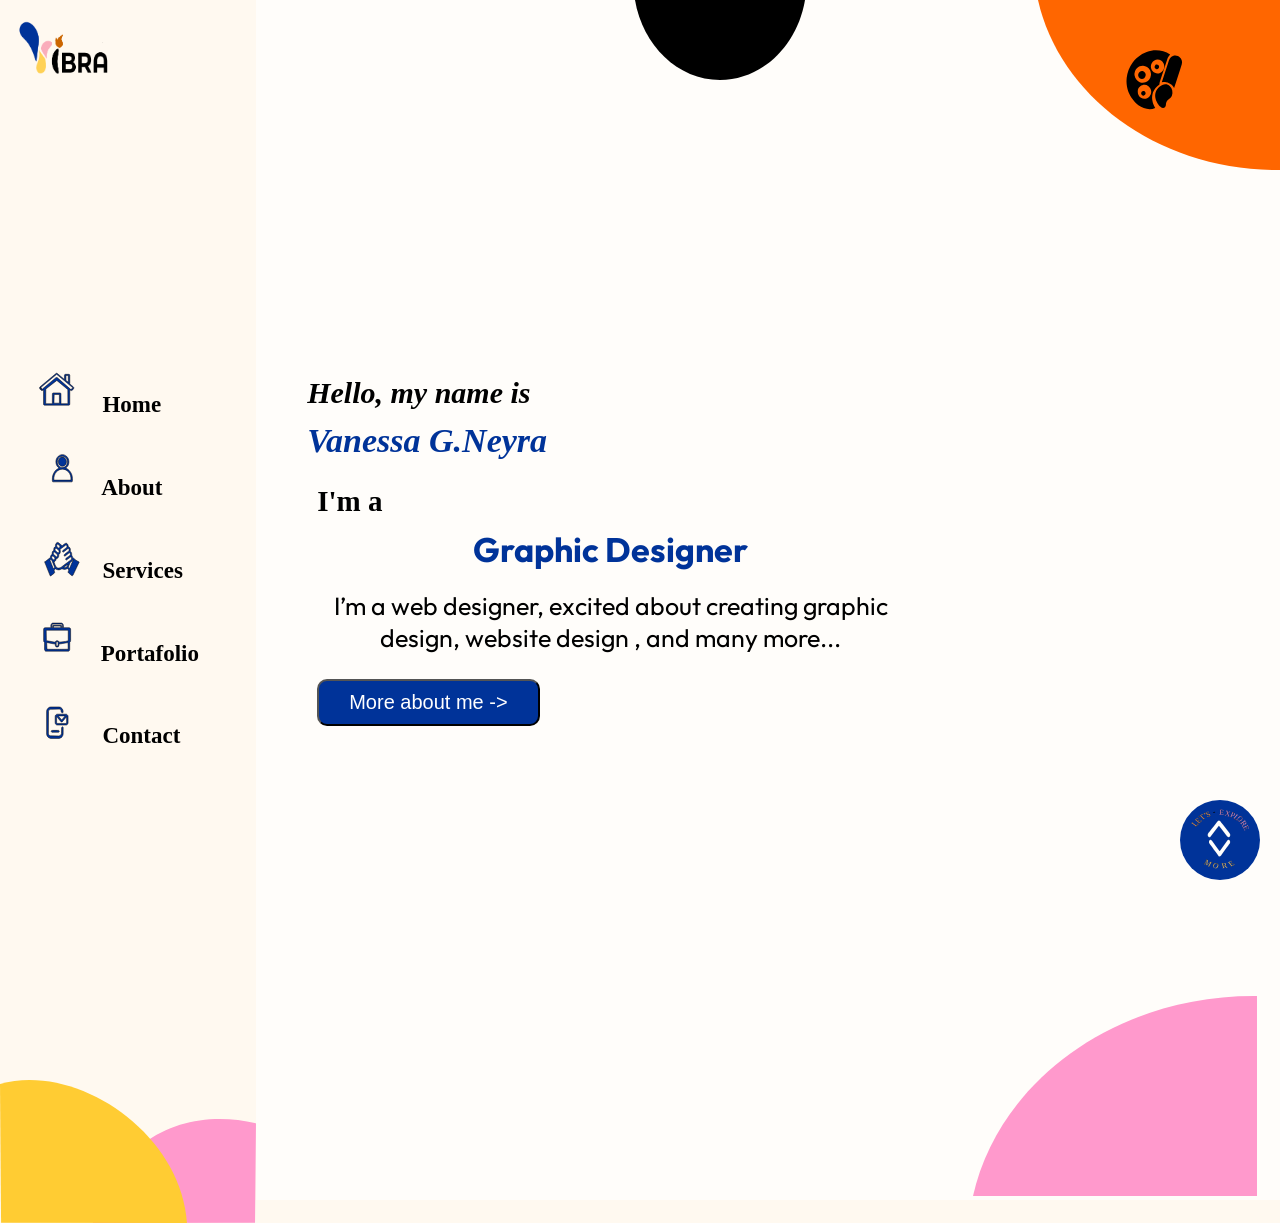
==== commit 5ee21b74: "services page" ====
--- a/index.html
+++ b/index.html
@@ -55,7 +55,8 @@
 
 
     <section id="container_color">
-        <img src="IMG/Artboard 1@4x.png" alt="" class="logo_color">
+        
+        <img src="IMG/SVG/PAINT_LOGO.svg" alt="" class="logo_color">
     </section>
 
     <section class="indhold"> </section>
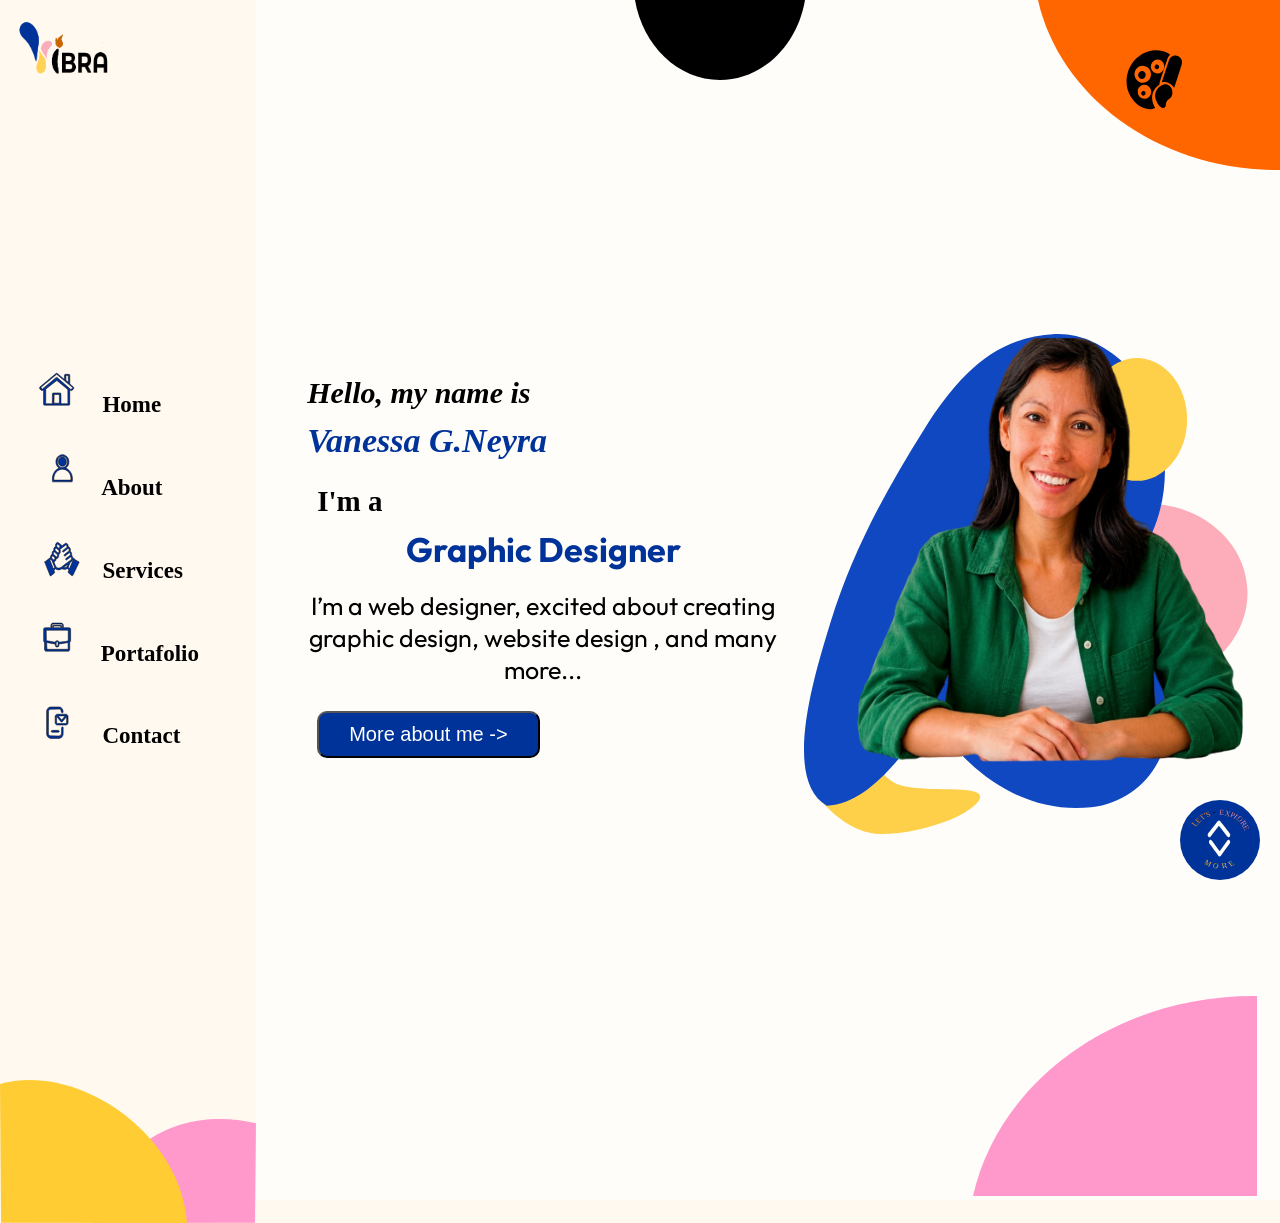
==== commit 7b7b9a31: "deleting burger menu  in some pages" ====
--- a/index.html
+++ b/index.html
@@ -14,7 +14,9 @@
 <body >
 <header id="header"> 
     <div class="logo_section">
-<img src="IMG/vibra_logo@4x.png" alt="" class="logo">
+        <a href="#">
+<img src="IMG/vibra_logo@4x.png" alt="" class="logo" >
+</a>
 </div>
 
 <nav class="navbar">
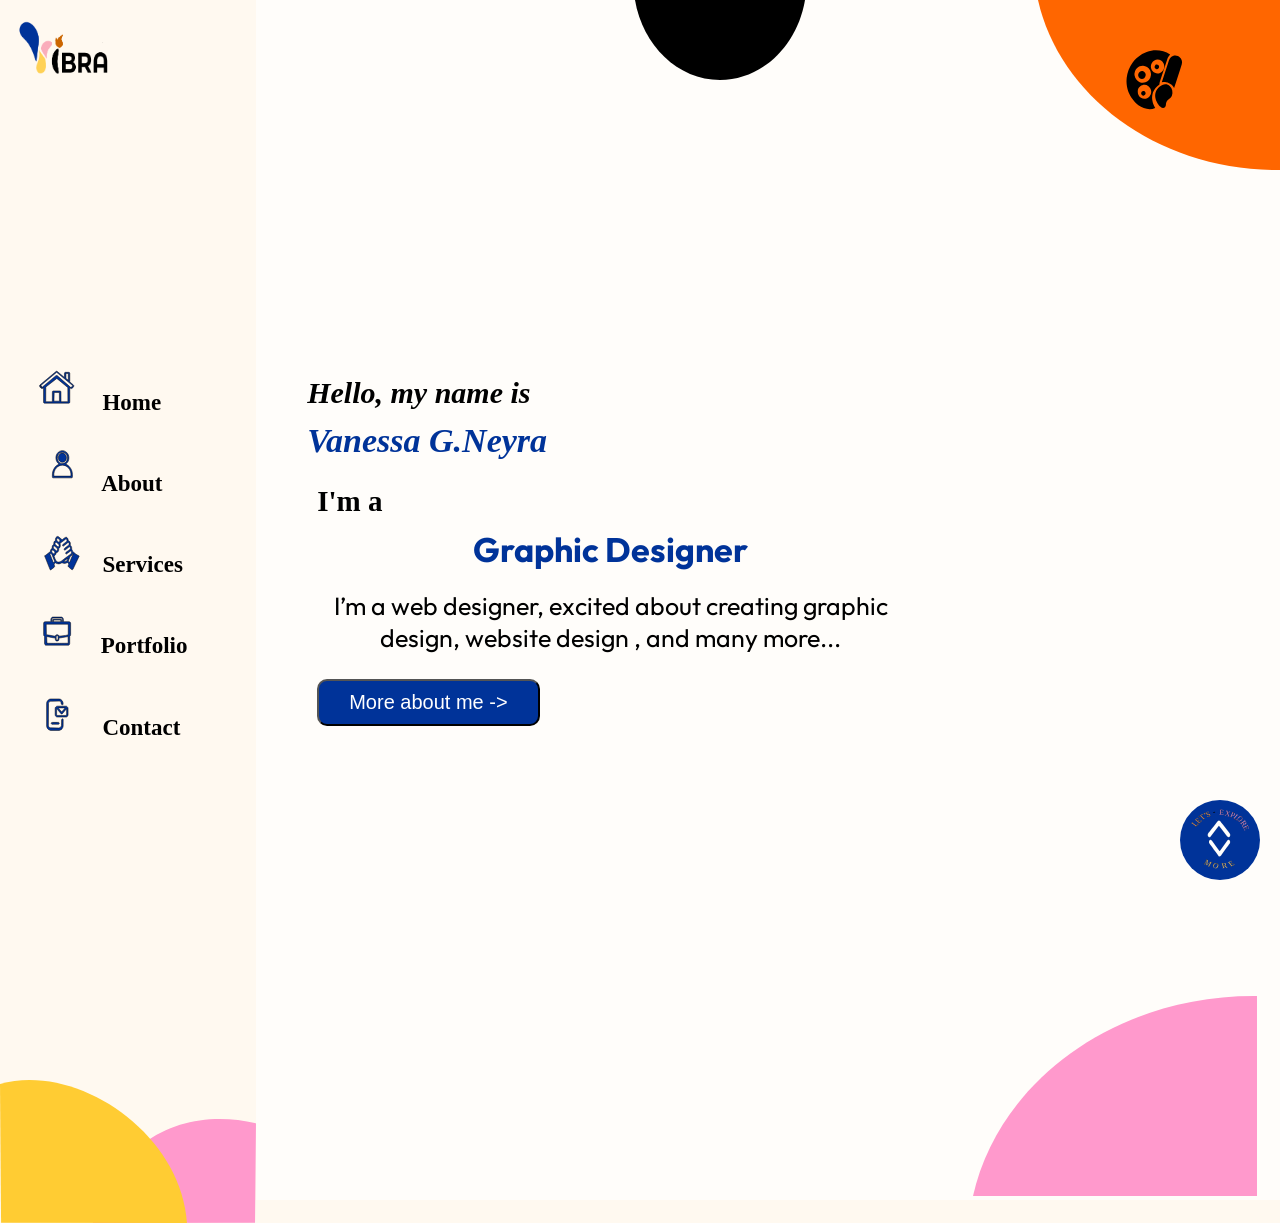
==== commit e9296b79: "chnaging text to english" ====
--- a/index.html
+++ b/index.html
@@ -34,7 +34,7 @@
     <li  class="li_nav"><img src="IMG/SVG/home.svg"  class="Links_icons" aria-label="home"  ><a href="#" id="home"> Home</a></li>
     <li class="li_nav" ><img src="IMG/SVG/about_me.svg"  class="Links_icons" aria-label="about_me"  ><a href="#about" id="about"> About</a></li>
     <li class="li_nav" ><img src="IMG/SVG/services.svg"  class="Links_icons" aria-label="services"  ><a href="#services" id="services">   Services</a></li>
-    <li  class="li_nav" ><img src="IMG/SVG/portafolio.svg"  class="Links_icons" aria-label="portafolio"  > <a href="#portafolio" id="portafolio">  Portafolio</a></li>
+    <li  class="li_nav" ><img src="IMG/SVG/portafolio.svg"  class="Links_icons" aria-label="portafolio"  > <a href="#portafolio" id="portafolio">  Portfolio</a></li>
     <li class="li_nav" ><img src="IMG/SVG/contact.svg"  class="Links_icons" aria-label="contact us"  ><a href="#contact" id="contact">  Contact</a></li>
   </ul>   
 </nav>
